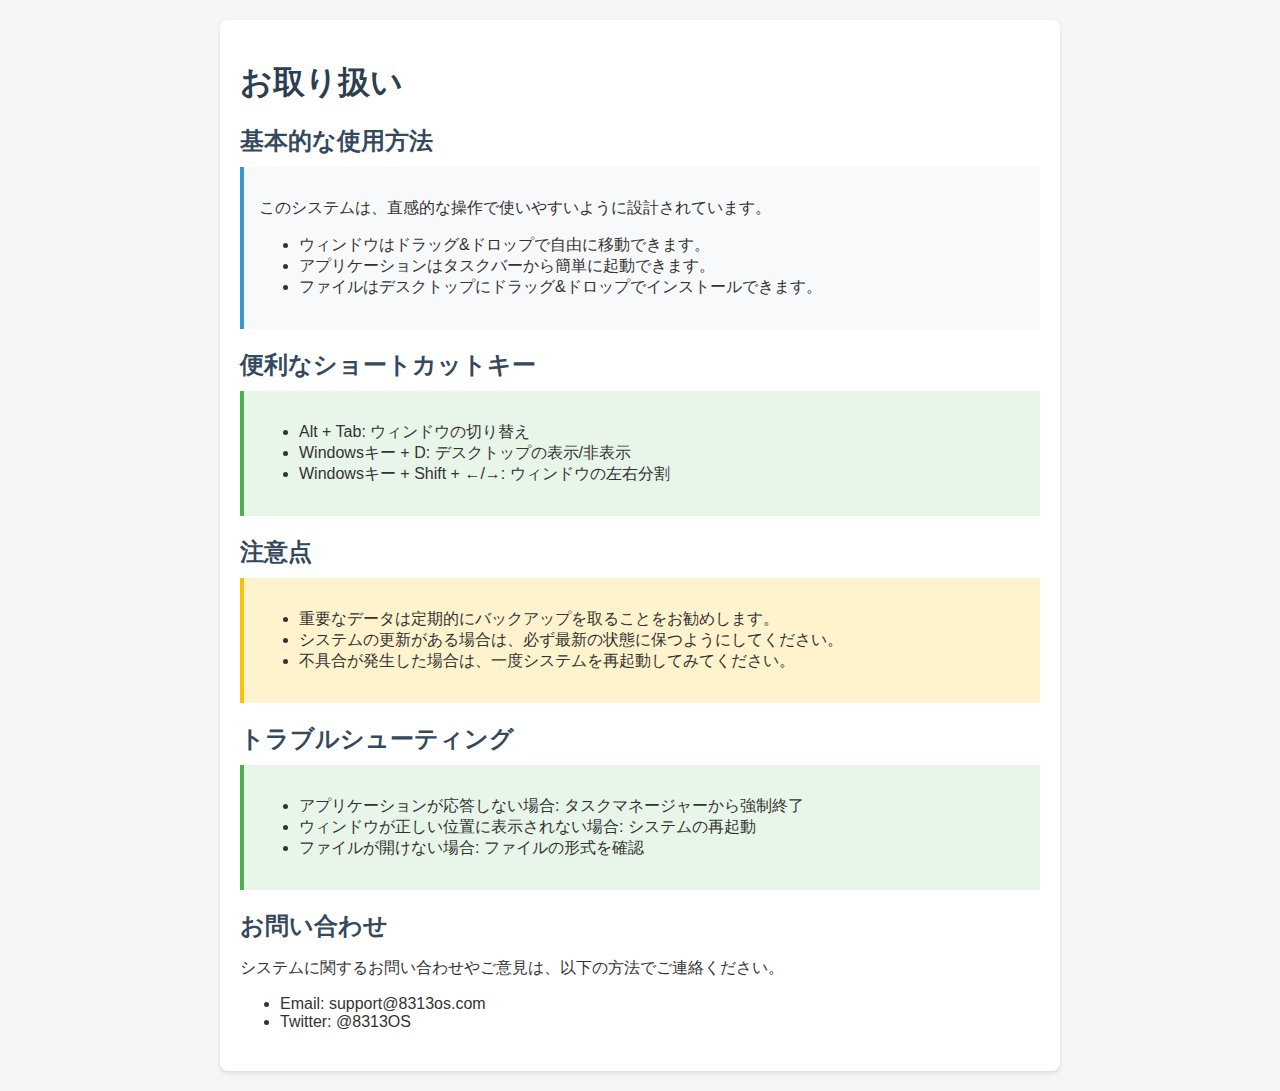
==== src/apps/otoridome/index.html @ c06d908e "q" ====
<!DOCTYPE html>
<html lang="ja">
<head>
    <meta charset="UTF-8">
    <meta name="viewport" content="width=device-width, initial-scale=1.0">
    <title>お取り扱い</title>
    <style>
        body {
            font-family: 'Hiragino Sans', 'Yu Gothic', Arial, sans-serif;
            margin: 0;
            padding: 20px;
            background-color: #f5f5f5;
            color: #333;
        }
        .container {
            max-width: 800px;
            margin: 0 auto;
            background-color: white;
            padding: 20px;
            border-radius: 8px;
            box-shadow: 0 2px 4px rgba(0,0,0,0.1);
        }
        h1 {
            color: #2c3e50;
            margin-bottom: 20px;
        }
        .section {
            margin-bottom: 20px;
        }
        .section-title {
            color: #34495e;
            margin-bottom: 10px;
        }
        .tip {
            background-color: #f8f9fa;
            padding: 15px;
            border-left: 4px solid #3498db;
            margin: 10px 0;
        }
        .warning {
            background-color: #fff3cd;
            padding: 15px;
            border-left: 4px solid #ffc107;
            margin: 10px 0;
        }
        .note {
            background-color: #e8f5e9;
            padding: 15px;
            border-left: 4px solid #4caf50;
            margin: 10px 0;
        }
    </style>
</head>
<body>
    <div class="container">
        <h1>お取り扱い</h1>
        
        <div class="section">
            <h2 class="section-title">基本的な使用方法</h2>
            <div class="tip">
                <p>このシステムは、直感的な操作で使いやすいように設計されています。</p>
                <ul>
                    <li>ウィンドウはドラッグ&ドロップで自由に移動できます。</li>
                    <li>アプリケーションはタスクバーから簡単に起動できます。</li>
                    <li>ファイルはデスクトップにドラッグ&ドロップでインストールできます。</li>
                </ul>
            </div>
        </div>

        <div class="section">
            <h2 class="section-title">便利なショートカットキー</h2>
            <div class="note">
                <ul>
                    <li>Alt + Tab: ウィンドウの切り替え</li>
                    <li>Windowsキー + D: デスクトップの表示/非表示</li>
                    <li>Windowsキー + Shift + ←/→: ウィンドウの左右分割</li>
                </ul>
            </div>
        </div>

        <div class="section">
            <h2 class="section-title">注意点</h2>
            <div class="warning">
                <ul>
                    <li>重要なデータは定期的にバックアップを取ることをお勧めします。</li>
                    <li>システムの更新がある場合は、必ず最新の状態に保つようにしてください。</li>
                    <li>不具合が発生した場合は、一度システムを再起動してみてください。</li>
                </ul>
            </div>
        </div>

        <div class="section">
            <h2 class="section-title">トラブルシューティング</h2>
            <div class="note">
                <ul>
                    <li>アプリケーションが応答しない場合: タスクマネージャーから強制終了</li>
                    <li>ウィンドウが正しい位置に表示されない場合: システムの再起動</li>
                    <li>ファイルが開けない場合: ファイルの形式を確認</li>
                </ul>
            </div>
        </div>

        <div class="section">
            <h2 class="section-title">お問い合わせ</h2>
            <p>システムに関するお問い合わせやご意見は、以下の方法でご連絡ください。</p>
            <ul>
                <li>Email: support@8313os.com</li>
                <li>Twitter: @8313OS</li>
            </ul>
        </div>
    </div>
</body>
</html>
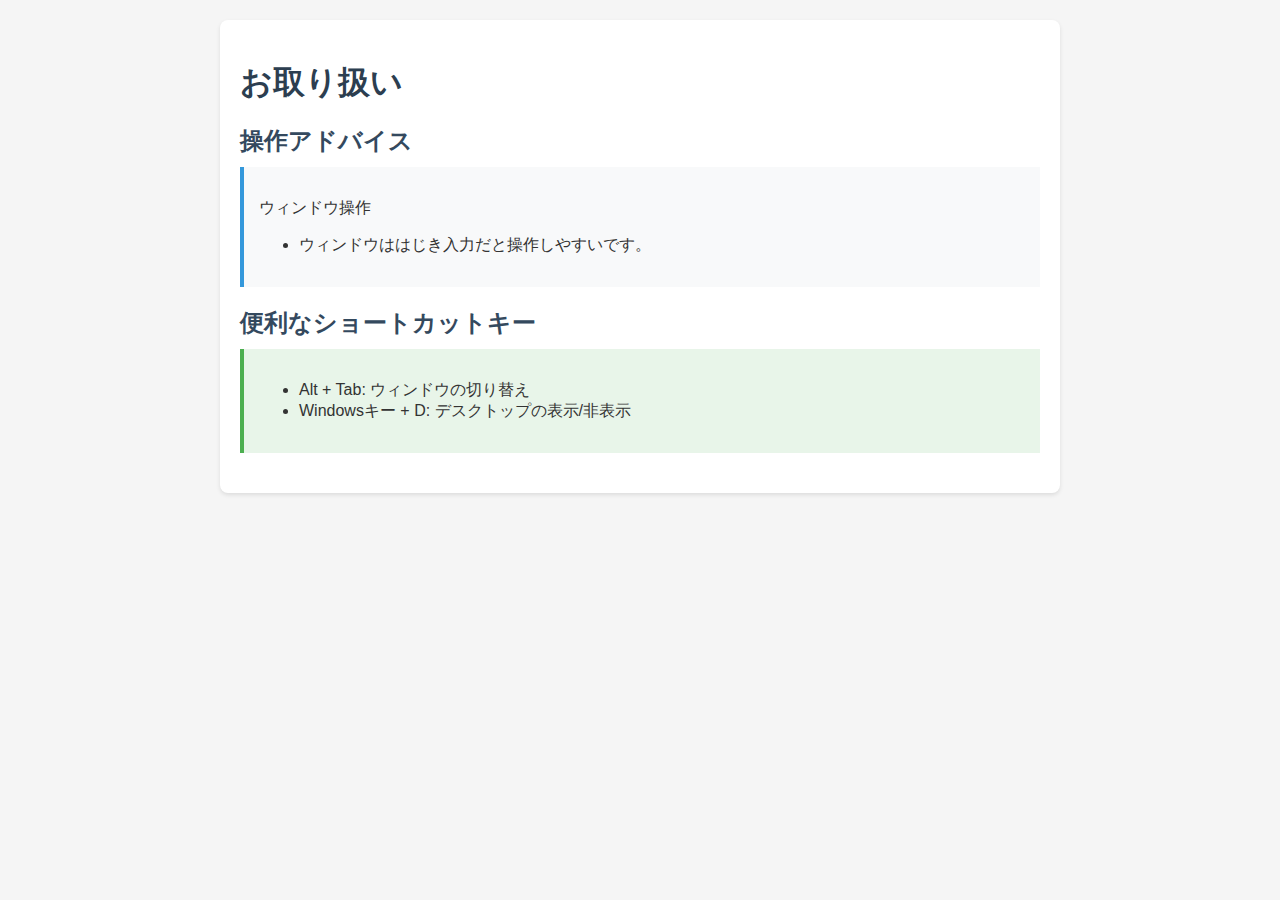
==== commit 0872540c: "q" ====
--- a/src/apps/otoridome/index.html
+++ b/src/apps/otoridome/index.html
@@ -56,13 +56,11 @@
         <h1>お取り扱い</h1>
         
         <div class="section">
-            <h2 class="section-title">基本的な使用方法</h2>
+            <h2 class="section-title">操作アドバイス</h2>
             <div class="tip">
-                <p>このシステムは、直感的な操作で使いやすいように設計されています。</p>
+                <p>ウィンドウ操作</p>
                 <ul>
-                    <li>ウィンドウはドラッグ&ドロップで自由に移動できます。</li>
-                    <li>アプリケーションはタスクバーから簡単に起動できます。</li>
-                    <li>ファイルはデスクトップにドラッグ&ドロップでインストールできます。</li>
+                    <li>ウィンドウははじき入力だと操作しやすいです。</li>
                 </ul>
             </div>
         </div>
@@ -73,40 +71,8 @@
                 <ul>
                     <li>Alt + Tab: ウィンドウの切り替え</li>
                     <li>Windowsキー + D: デスクトップの表示/非表示</li>
-                    <li>Windowsキー + Shift + ←/→: ウィンドウの左右分割</li>
                 </ul>
             </div>
-        </div>
-
-        <div class="section">
-            <h2 class="section-title">注意点</h2>
-            <div class="warning">
-                <ul>
-                    <li>重要なデータは定期的にバックアップを取ることをお勧めします。</li>
-                    <li>システムの更新がある場合は、必ず最新の状態に保つようにしてください。</li>
-                    <li>不具合が発生した場合は、一度システムを再起動してみてください。</li>
-                </ul>
-            </div>
-        </div>
-
-        <div class="section">
-            <h2 class="section-title">トラブルシューティング</h2>
-            <div class="note">
-                <ul>
-                    <li>アプリケーションが応答しない場合: タスクマネージャーから強制終了</li>
-                    <li>ウィンドウが正しい位置に表示されない場合: システムの再起動</li>
-                    <li>ファイルが開けない場合: ファイルの形式を確認</li>
-                </ul>
-            </div>
-        </div>
-
-        <div class="section">
-            <h2 class="section-title">お問い合わせ</h2>
-            <p>システムに関するお問い合わせやご意見は、以下の方法でご連絡ください。</p>
-            <ul>
-                <li>Email: support@8313os.com</li>
-                <li>Twitter: @8313OS</li>
-            </ul>
         </div>
     </div>
 </body>
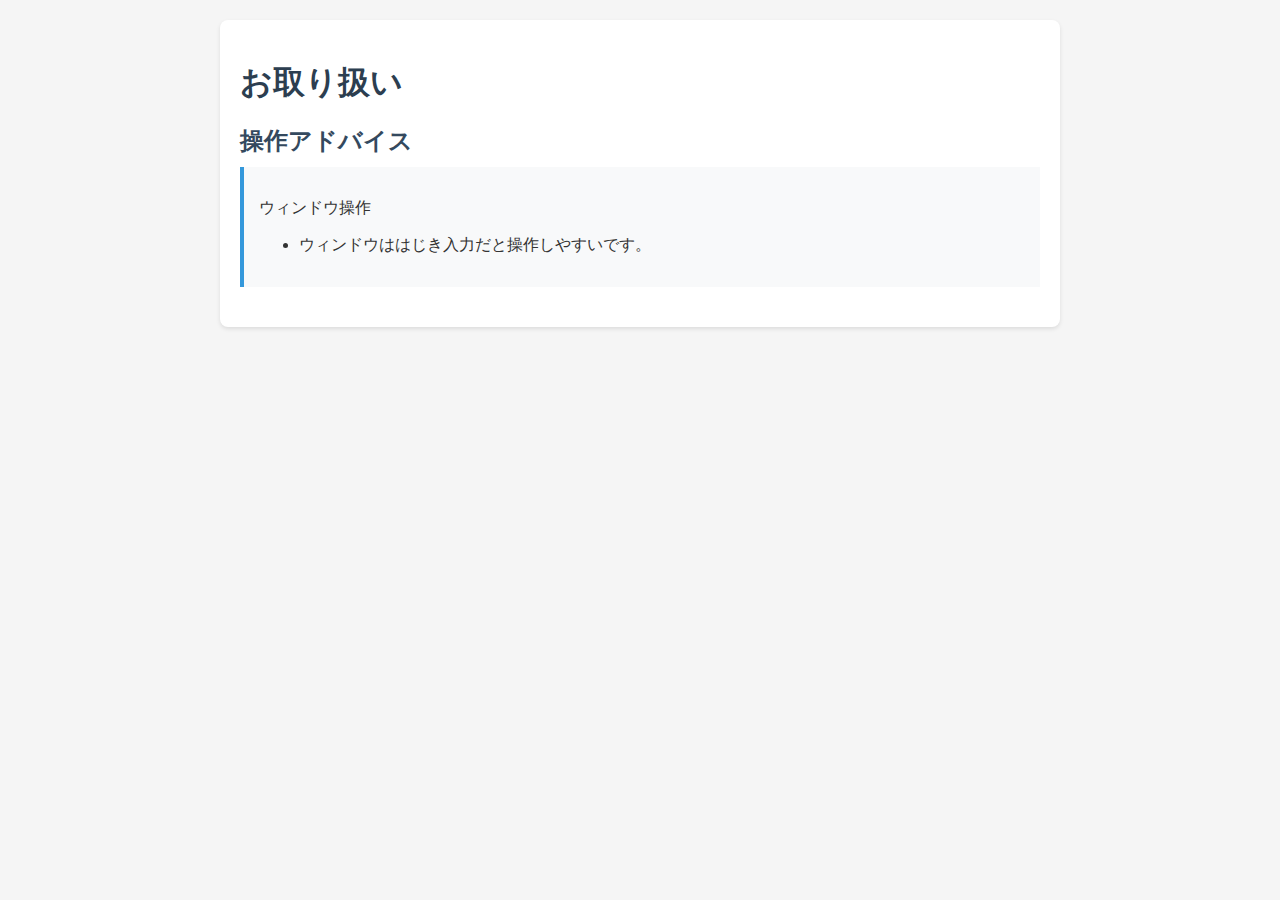
==== commit 18270050: "q" ====
--- a/src/apps/otoridome/index.html
+++ b/src/apps/otoridome/index.html
@@ -64,16 +64,6 @@
                 </ul>
             </div>
         </div>
-
-        <div class="section">
-            <h2 class="section-title">便利なショートカットキー</h2>
-            <div class="note">
-                <ul>
-                    <li>Alt + Tab: ウィンドウの切り替え</li>
-                    <li>Windowsキー + D: デスクトップの表示/非表示</li>
-                </ul>
-            </div>
-        </div>
     </div>
 </body>
 </html>
